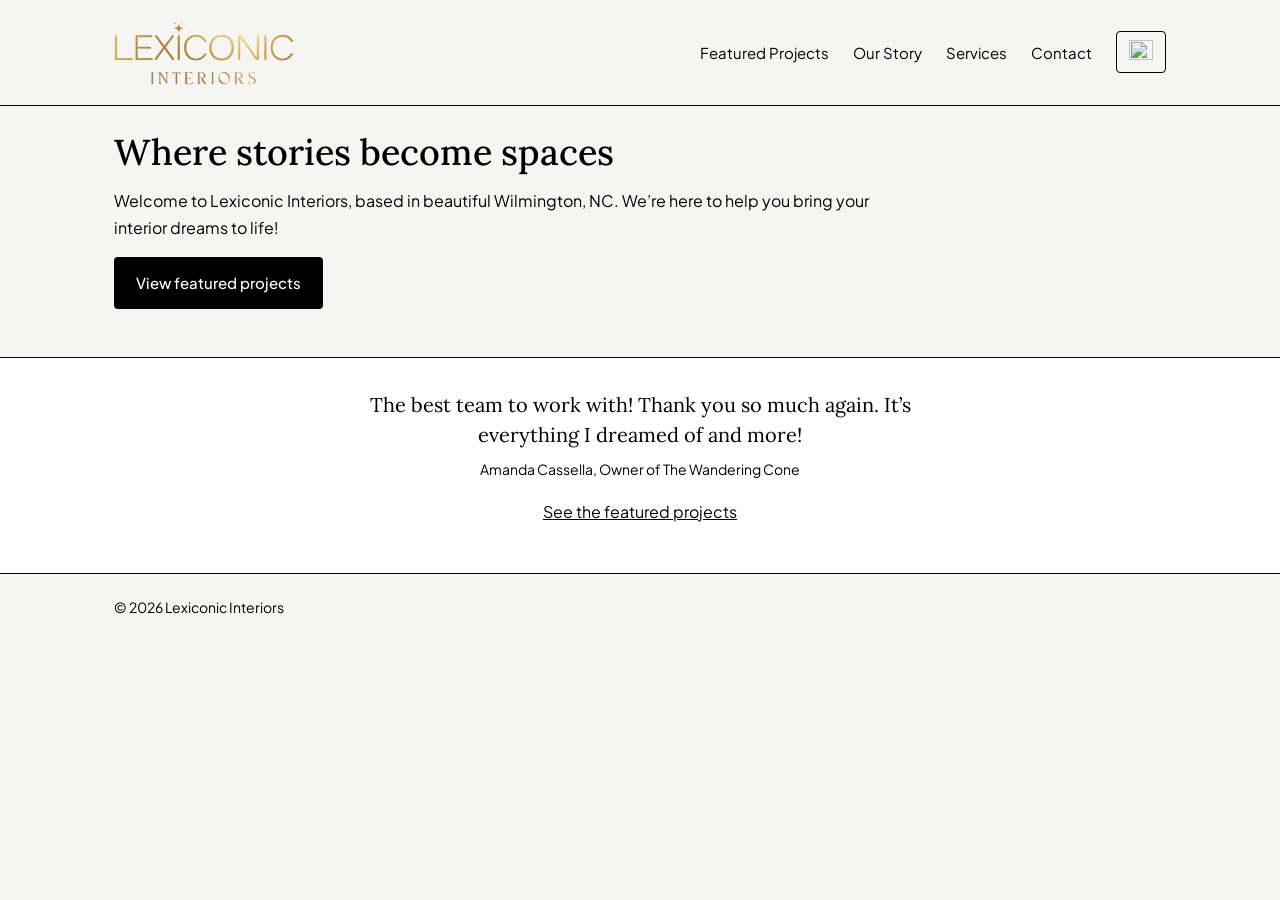
==== index.html @ 81548817 "describe what you changed" ====
<!DOCTYPE html>
<html lang="en">
<head>
  <meta charset="utf-8">
  <meta name="viewport" content="width=device-width, initial-scale=1">
  <title>Lexiconic Interiors | Where stories become spaces</title>
  <meta name="description" content="Lexiconic Interiors is a Wilmington, NC interior design studio here to help you bring your interior dreams to life.">
  <link rel="preconnect" href="https://fonts.googleapis.com">
  <link rel="preconnect" href="https://fonts.gstatic.com" crossorigin>
  <link href="https://fonts.googleapis.com/css2?family=Lora:wght@400;500;600&family=Plus+Jakarta+Sans:wght@400;500;600&display=swap" rel="stylesheet">
  <link rel="stylesheet" href="css/styles.css">
</head>
<body>
  <a class="skip-link" href="#main">Skip to main content</a>
  <header class="site-header">
    <div class="header-inner">
      <a class="logo" href="index.html"><img src="images/lexiconic-logo.png" alt="Lexiconic Interiors, home" width="180" height="65"></a>
      <nav aria-label="Main">
        <ul>
          <li><a href="featured-projects.html">Featured Projects</a></li>
          <li><a href="our-story.html">Our Story</a></li>
          <li><a href="services.html">Services</a></li>
          <li><a href="contact.html">Contact</a></li>
          <li class="insta"><a href="https://www.instagram.com/lexiconicinteriors/" target="_blank" rel="noopener"><img src="images/instagram-gold.png" alt="" width="24" height="24"><span class="visually-hidden">Instagram (opens in a new tab)</span></a></li>
        </ul>
      </nav>
    </div>
  </header>
  <main id="main" tabindex="-1">
    <!-- HIDDEN until your photos are ready. See the README to show it again. -->
    <!--
    <div class="placeholder hero" aria-hidden="true">[Replace with your large hero photo. See README.]</div>
    -->
    <section class="container">
      <h1>Where stories become spaces</h1>
      <p>Welcome to Lexiconic Interiors, based in beautiful Wilmington, NC. We’re here to help you bring your interior dreams to life!</p>
      <a class="button" href="featured-projects.html">View featured projects</a>
    </section>
    <!-- HIDDEN until your photos are ready. See the README to show it again. -->
    <!--
    <section class="container" aria-labelledby="featured-heading">
      <h2 id="featured-heading">Featured projects</h2>
      <ul class="grid-3">
        <li>
          <a class="card" href="featured-projects.html">
            <div class="placeholder" aria-hidden="true">[Project photo]</div>
            <h3>[Project name, place]</h3>
          </a>
        </li>
        <li>
          <a class="card" href="featured-projects.html">
            <div class="placeholder" aria-hidden="true">[Project photo]</div>
            <h3>[Project name, place]</h3>
          </a>
        </li>
        <li>
          <a class="card" href="featured-projects.html">
            <div class="placeholder" aria-hidden="true">[Project photo]</div>
            <h3>[Project name, place]</h3>
          </a>
        </li>
      </ul>
      <p class="more"><a href="featured-projects.html">See all featured projects</a></p>
    </section>
    -->
    <section class="testimonial" aria-labelledby="testimonial-heading">
      <h2 id="testimonial-heading" class="visually-hidden">What our clients say</h2>
      <figure>
        <blockquote><p>The best team to work with! Thank you so much again. It’s everything I dreamed of and more!</p></blockquote>
        <figcaption>Amanda Cassella, Owner of The Wandering Cone</figcaption>
      </figure>
      <p><a href="featured-projects.html">See the featured projects</a></p>
    </section>
  </main>
  <footer class="site-footer">
    <div class="footer-inner">
      <p>&copy; 2026 Lexiconic Interiors</p>
    </div>
  </footer>
</body>
</html>
---- css/styles.css ----
/* Lexiconic Interiors: site styles
   Colors: background #f5f5f3, text/primary black, white for bands and button text.
   Everything sized in rem so text can be enlarged to 200% without breaking. */

:root {
  --bg: #f5f5f3;
  --text: #000000;
  --white: #ffffff;
  --placeholder: #dcdcd8;
  --serif: "Lora", Georgia, "Times New Roman", serif;
  --sans: "Plus Jakarta Sans", Arial, Helvetica, sans-serif;
  --max: 68.75rem;
}

*, *::before, *::after { box-sizing: border-box; }

html { font-size: 100%; -webkit-text-size-adjust: 100%; }

body {
  margin: 0;
  background: var(--bg);
  color: var(--text);
  font-family: var(--sans);
  font-size: 1rem;
  line-height: 1.7;
}

img { display: block; max-width: 100%; height: auto; }
a { color: var(--text); }

/* Keyboard users: clearly visible focus on every link and button */
:focus-visible { outline: 3px solid var(--text); outline-offset: 3px; }
main:focus { outline: none; }

.visually-hidden {
  position: absolute !important;
  width: 1px; height: 1px;
  margin: -1px; padding: 0;
  overflow: hidden;
  clip: rect(0, 0, 0, 0);
  white-space: nowrap; border: 0;
}

.skip-link {
  position: absolute; left: -9999px; top: 0;
  background: var(--text); color: var(--white);
  padding: 0.75rem 1rem; z-index: 100;
}
.skip-link:focus { left: 0; outline: 3px solid var(--white); outline-offset: -6px; }

/* Headings */
h1, h2, h3 {
  font-family: var(--serif);
  font-weight: 500;
  line-height: 1.25;
  margin: 0 0 0.75rem;
}
h1 { font-size: clamp(1.75rem, 4vw, 2.25rem); }
h2 { font-size: 1.375rem; }
h3 { font-size: 1.125rem; }
p { max-width: 65ch; margin: 0 0 1rem; }

.container { max-width: var(--max); margin: 0 auto; padding: 1.5rem; }

/* Header and navigation */
.site-header { border-bottom: 1px solid var(--text); }
.header-inner {
  max-width: var(--max); margin: 0 auto; padding: 1rem 1.5rem;
  display: flex; justify-content: space-between; align-items: center;
  flex-wrap: wrap; gap: 0.5rem 2rem;
}
.logo { display: inline-block; padding: 0.25rem 0; }
.logo img { width: 11.25rem; height: auto; }
nav ul {
  list-style: none; margin: 0; padding: 0;
  display: flex; flex-wrap: wrap; align-items: center; gap: 0.25rem 1.5rem;
}
nav a {
  display: inline-block; padding: 0.6rem 0;
  font-size: 0.9375rem; text-decoration: none;
}
nav a:hover { text-decoration: underline; }
nav a[aria-current="page"] { border-bottom: 2px solid var(--text); font-weight: 500; }
nav .insta a {
  border: 1px solid var(--text); border-radius: 4px;
  padding: 0.5rem 0.75rem; font-size: 0.875rem;
}

/* Buttons */
.button {
  display: inline-block; min-height: 2.75rem;
  background: var(--text); color: var(--white);
  border: 2px solid var(--text); border-radius: 4px;
  padding: 0.7rem 1.25rem;
  font-size: 0.9375rem; font-weight: 500; text-decoration: none;
}
.button:hover { background: var(--white); color: var(--text); }

/* Photo placeholders: replace these with real images (see README) */
.placeholder {
  background: var(--placeholder); color: var(--text);
  display: flex; align-items: center; justify-content: center;
  text-align: center; padding: 0.5rem;
  font-size: 0.8125rem; border-radius: 4px;
  aspect-ratio: 4 / 3;
}
.hero { width: 100%; aspect-ratio: 21 / 9; min-height: 11rem; border-radius: 0; }

/* Project grids */
.grid-3 {
  list-style: none; margin: 1rem 0 0; padding: 0;
  display: grid; gap: 1.5rem;
  grid-template-columns: repeat(auto-fit, minmax(min(100%, 16rem), 1fr));
}
.card { display: block; text-decoration: none; }
.card h3 { margin: 0.5rem 0 0; text-decoration: underline; }
.grid-3 article h2 { font-size: 1.125rem; margin: 0.5rem 0 0.25rem; }
.grid-3 article p { margin: 0; }
.more { margin-top: 1.5rem; }

/* Testimonial */
.testimonial {
  background: var(--white); border-top: 1px solid var(--text);
  padding: 2rem 1.5rem; text-align: center; margin-top: 1.5rem;
}
.testimonial figure { margin: 0 0 1rem; }
.testimonial blockquote { margin: 0; }
.testimonial blockquote p {
  font-family: var(--serif); font-size: 1.25rem; line-height: 1.5;
  max-width: 36rem; margin: 0 auto 0.5rem;
}
.testimonial figcaption { font-size: 0.875rem; }
.testimonial p { margin-left: auto; margin-right: auto; }

/* Our Story: photo left, bio right */
.bio {
  display: grid; grid-template-columns: minmax(0, 18.75rem) 1fr;
  gap: 2rem; align-items: center; padding: 1.5rem 0;
}
.bio img {
  width: 100%; aspect-ratio: 1 / 1; object-fit: cover;
  object-position: 40% 25%; border-radius: 4px;
}

/* Services and Contact */
.service { border-top: 1px solid var(--text); padding: 1.25rem 0 0.25rem; }
.details { list-style: none; margin: 0 0 1rem; padding: 0; }
.details li { padding: 0.25rem 0; }

/* Footer */
.site-footer { background: var(#f5f5f3); border-top: 1px solid var(--text); font-size: 0.875rem; margin-top: 2rem; }
.footer-inner {
  max-width: var(--max); margin: 0 auto; padding: 1rem 1.5rem;
  display: flex; justify-content: space-between; flex-wrap: wrap; gap: 0.5rem 1.5rem;
}
.footer-inner ul { list-style: none; margin: 0; padding: 0; display: flex; flex-wrap: wrap; align-items: center; gap: 0.25rem 1.25rem; }
.footer-inner a { display: inline-block; padding: 0.4rem 0; }
.footer-inner p { margin: 0; padding: 0.4rem 0; }

/* Phones and enlarged text: everything becomes one column */
@media (max-width: 40rem) {
  .header-inner { flex-direction: column; align-items: flex-start; padding: 1rem; }
  .container { padding: 1.25rem 1rem; }
  .bio { grid-template-columns: 1fr; gap: 1rem; }
  .footer-inner { flex-direction: column; padding: 1rem; }
  .footer-inner ul { flex-direction: column; align-items: flex-start; }
}

/* Respect "reduce motion" settings (the site has no animation anyway) */
@media (prefers-reduced-motion: reduce) {
  * { animation: none !important; transition: none !important; scroll-behavior: auto !important; }
}

/* Added: pull quote, long bios, contact form */
.pullquote { margin: 1rem 0 1.5rem; max-width: 36rem; }
.pullquote blockquote { margin: 0; }
.pullquote blockquote p { font-family: var(--serif); font-size: 1.375rem; line-height: 1.5; margin: 0 0 0.25rem; }
.pullquote figcaption { font-size: 0.875rem; }
.bio { align-items: start; }
.bio h2 { margin-top: 0; }
.lead { font-family: var(--serif); font-size: 1.125rem; line-height: 1.5; }
.contact-grid { display: grid; grid-template-columns: minmax(0, 2fr) minmax(0, 1fr); gap: 2rem; margin-top: 1rem; }
label { display: block; font-weight: 500; margin-bottom: 0.5rem; }
textarea {
  display: block; width: 100%; min-height: 10rem;
  background: var(#f5f5f3); color: var(--text);
  border: 1px solid var(--text); border-radius: 4px;
  padding: 0.75rem; font: inherit; line-height: 1.6; resize: vertical;
}
.help { font-size: 0.875rem; margin-top: 0.5rem; }
button.button { font-family: var(--sans); cursor: pointer; }
@media (max-width: 40rem) { .contact-grid { grid-template-columns: 1fr; } }

/* No gap between the testimonial band and the footer */
main:has(.testimonial) + .site-footer { margin-top: 0; }
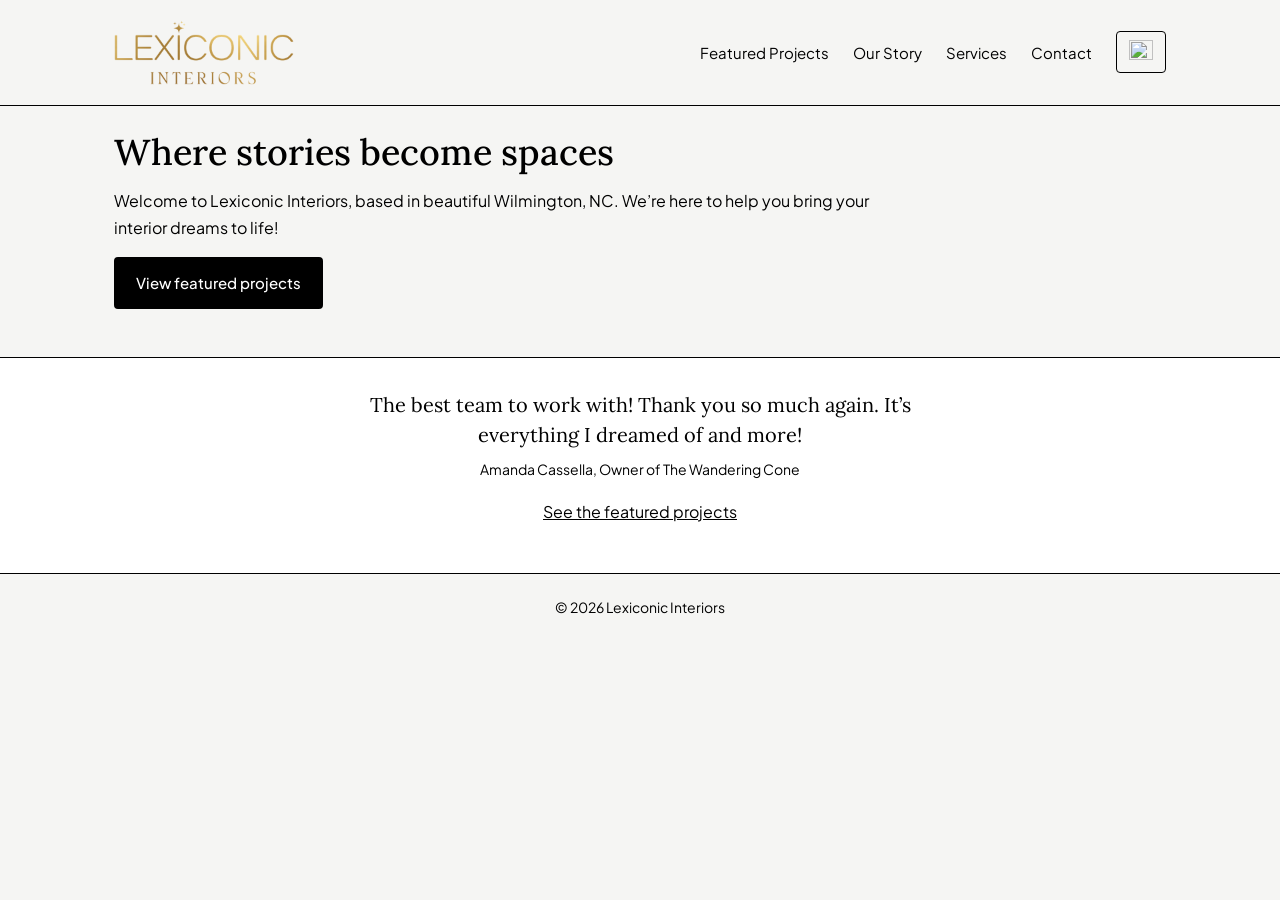
==== commit a37fd8f5: "Update index.html" ====
--- a/index.html
+++ b/index.html
@@ -73,7 +73,7 @@
     </section>
   </main>
   <footer class="site-footer">
-    <div class="footer-inner">
+    <div class="footer-inner" style="justify-content: center; text-align: center;">
       <p>&copy; 2026 Lexiconic Interiors</p>
     </div>
   </footer>
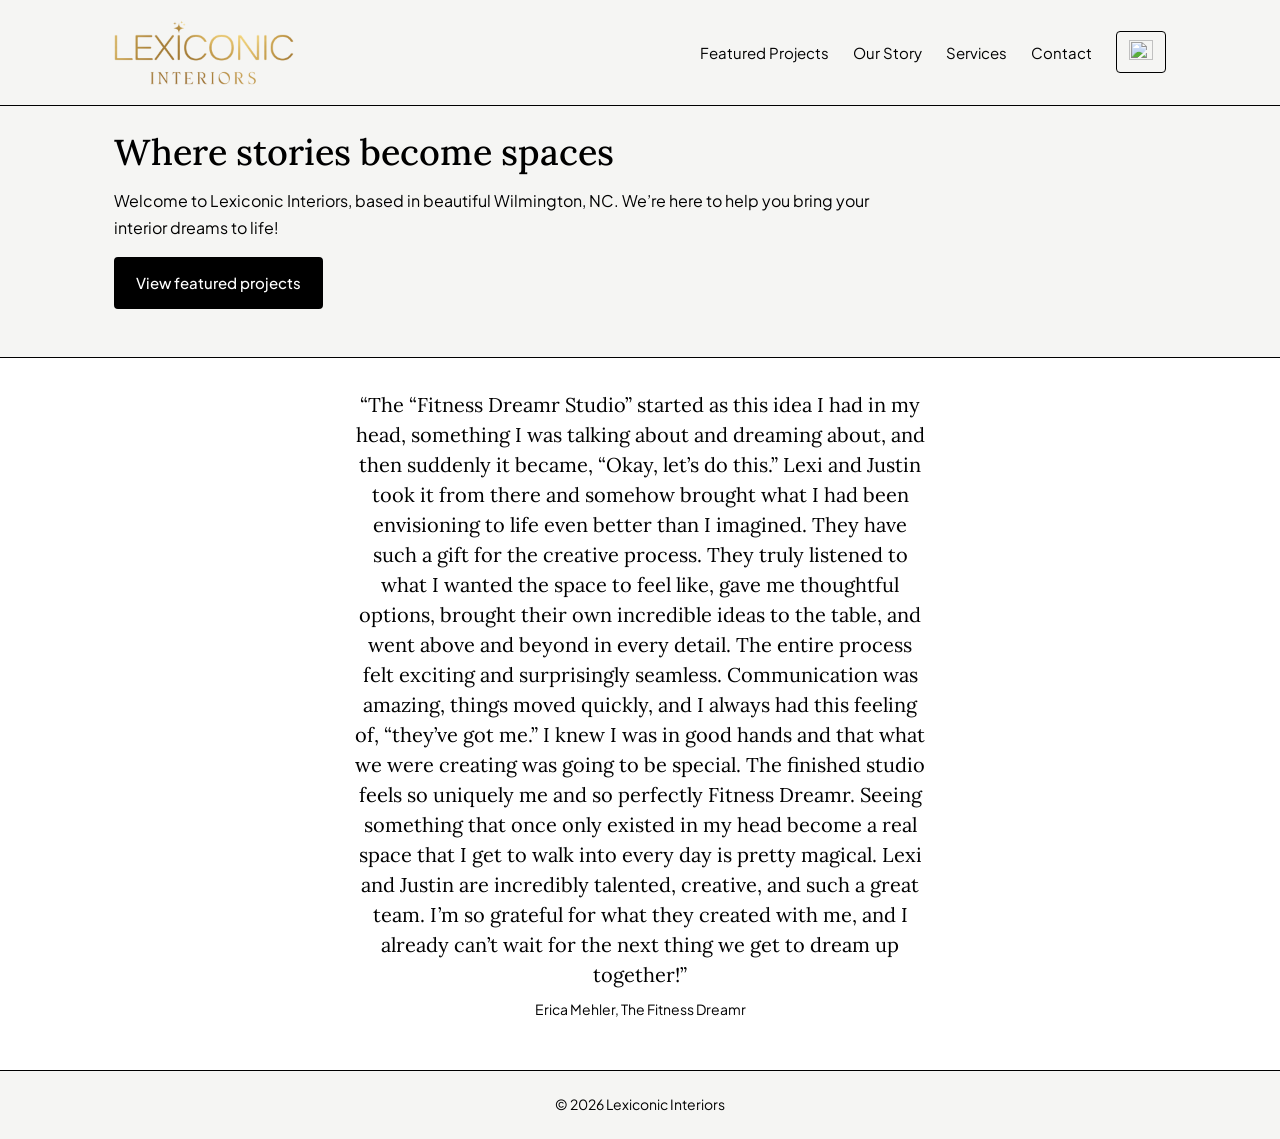
==== commit 35ba9bbd: "Update index.html" ====
--- a/index.html
+++ b/index.html
@@ -66,10 +66,10 @@
     <section class="testimonial" aria-labelledby="testimonial-heading">
       <h2 id="testimonial-heading" class="visually-hidden">What our clients say</h2>
       <figure>
-        <blockquote><p>The best team to work with! Thank you so much again. It’s everything I dreamed of and more!</p></blockquote>
-        <figcaption>Amanda Cassella, Owner of The Wandering Cone</figcaption>
+        <blockquote><p>“The “Fitness Dreamr Studio” started as this idea I had in my head, something I was talking about and dreaming about, and then suddenly it became, “Okay, let’s do this.” Lexi and Justin took it from there and somehow brought what I had been envisioning to life even better than I imagined. They have such a gift for the creative process. They truly listened to what I wanted the space to feel like, gave me thoughtful options, brought their own incredible ideas to the table, and went above and beyond in every detail. The entire process felt exciting and surprisingly seamless. Communication was amazing, things moved quickly, and I always had this feeling of, “they’ve got me.” I knew I was in good hands and that what we were creating was going to be special. The finished studio feels so uniquely me and so perfectly Fitness Dreamr. Seeing something that once only existed in my head become a real space that I get to walk into every day is pretty magical. Lexi and Justin are incredibly talented, creative, and such a great team. I’m so grateful for what they created with me, and I already can’t wait for the next thing we get to dream up together!”
+</p></blockquote>
+        <figcaption>Erica Mehler, The Fitness Dreamr</figcaption>
       </figure>
-      <p><a href="featured-projects.html">See the featured projects</a></p>
     </section>
   </main>
   <footer class="site-footer">
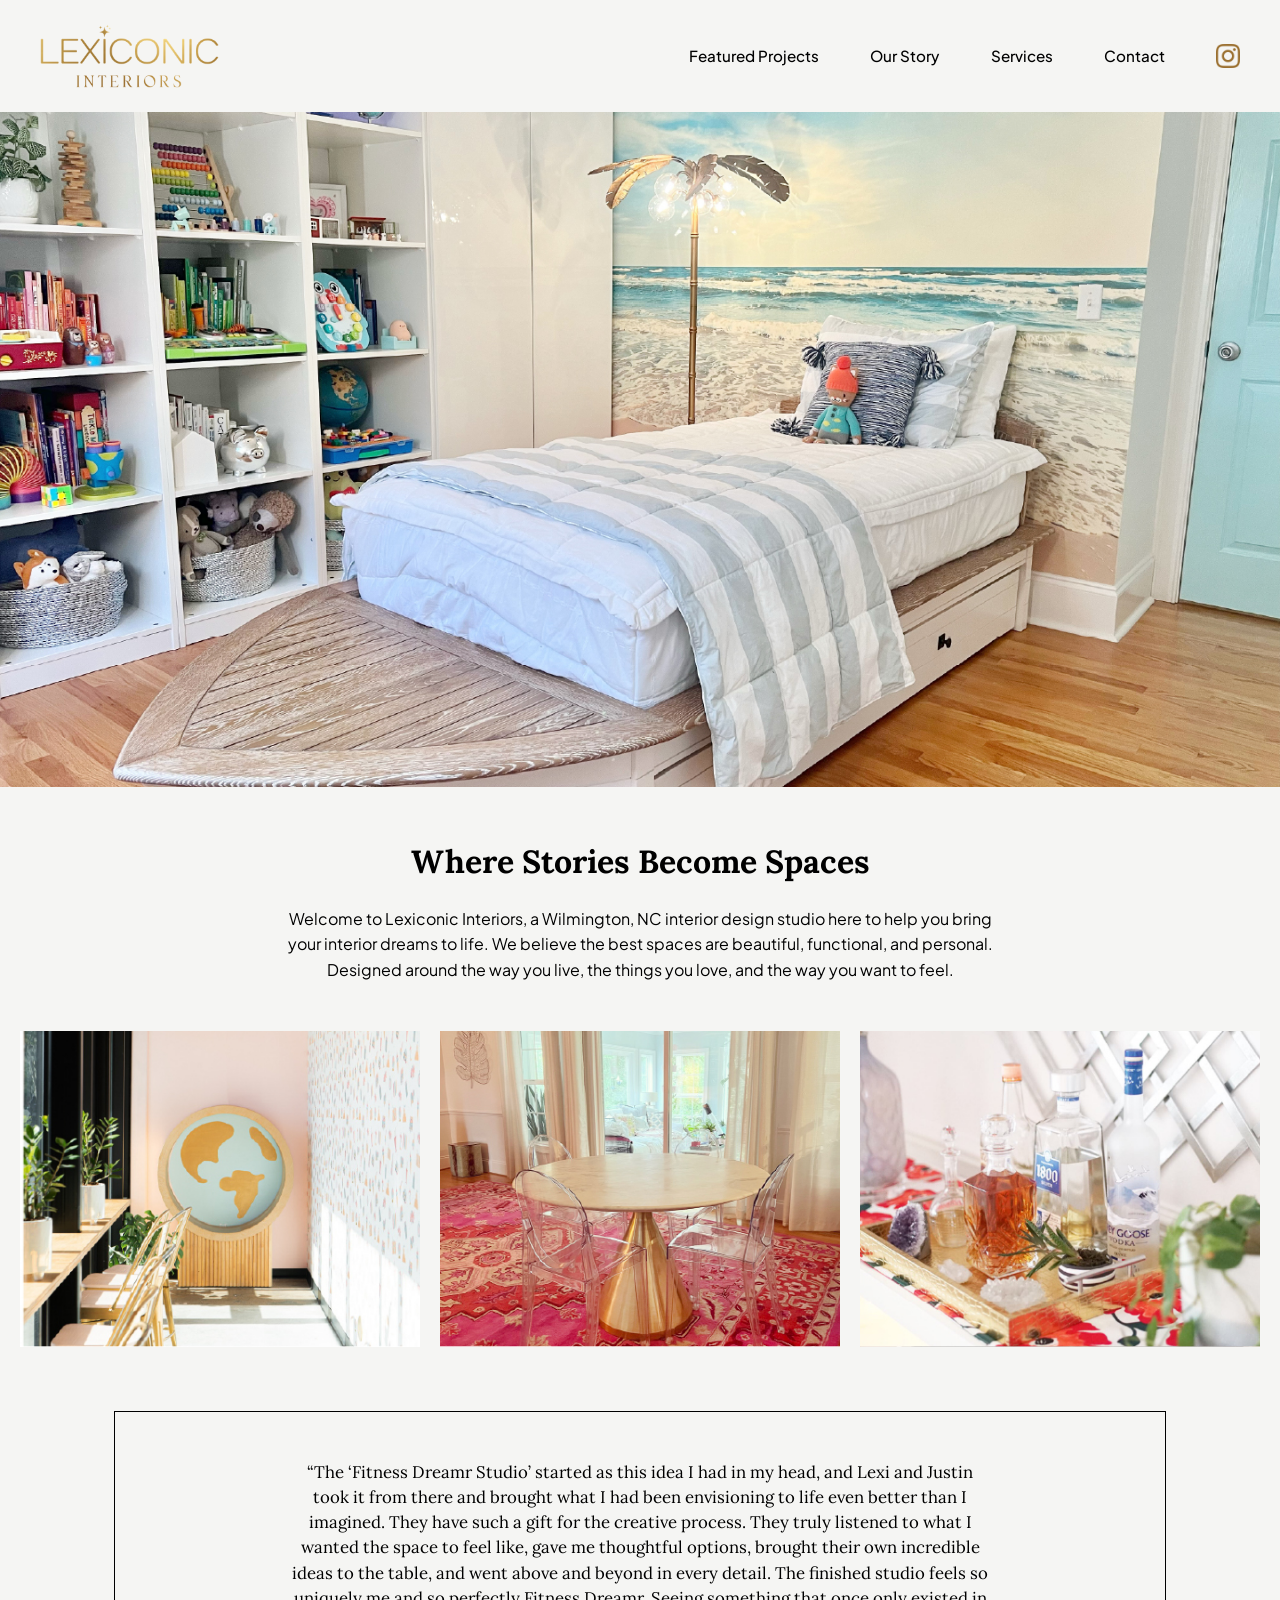
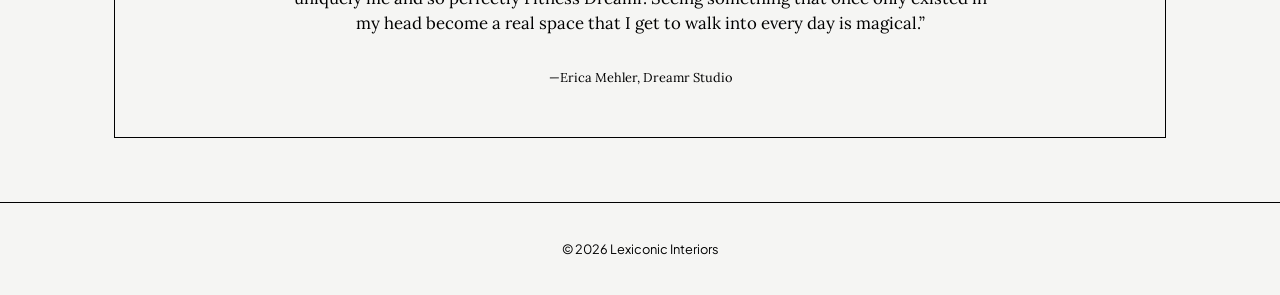
==== commit 0b62844c: "Photos in place" ====
--- a/index.html
+++ b/index.html
@@ -1,81 +1,64 @@
 <!DOCTYPE html>
 <html lang="en">
 <head>
-  <meta charset="utf-8">
-  <meta name="viewport" content="width=device-width, initial-scale=1">
-  <title>Lexiconic Interiors | Where stories become spaces</title>
-  <meta name="description" content="Lexiconic Interiors is a Wilmington, NC interior design studio here to help you bring your interior dreams to life.">
-  <link rel="preconnect" href="https://fonts.googleapis.com">
-  <link rel="preconnect" href="https://fonts.gstatic.com" crossorigin>
-  <link href="https://fonts.googleapis.com/css2?family=Lora:wght@400;500;600&family=Plus+Jakarta+Sans:wght@400;500;600&display=swap" rel="stylesheet">
-  <link rel="stylesheet" href="css/styles.css">
+<meta charset="utf-8">
+<meta name="viewport" content="width=device-width, initial-scale=1">
+<title>Lexiconic Interiors | Where Stories Become Spaces</title>
+<meta name="description" content="Lexiconic Interiors is a Wilmington, NC interior design studio here to help you bring your interior dreams to life.">
+<link rel="preconnect" href="https://fonts.googleapis.com">
+<link rel="preconnect" href="https://fonts.gstatic.com" crossorigin>
+<link href="https://fonts.googleapis.com/css2?family=Lora:wght@400;500;600;700&family=Plus+Jakarta+Sans:wght@400;500;600&display=swap" rel="stylesheet">
+<link rel="stylesheet" href="css/styles.css">
 </head>
 <body>
-  <a class="skip-link" href="#main">Skip to main content</a>
-  <header class="site-header">
-    <div class="header-inner">
-      <a class="logo" href="index.html"><img src="images/lexiconic-logo.png" alt="Lexiconic Interiors, home" width="180" height="65"></a>
-      <nav aria-label="Main">
-        <ul>
-          <li><a href="featured-projects.html">Featured Projects</a></li>
-          <li><a href="our-story.html">Our Story</a></li>
-          <li><a href="services.html">Services</a></li>
-          <li><a href="contact.html">Contact</a></li>
-          <li class="insta"><a href="https://www.instagram.com/lexiconicinteriors/" target="_blank" rel="noopener"><img src="images/instagram-gold.png" alt="" width="24" height="24"><span class="visually-hidden">Instagram (opens in a new tab)</span></a></li>
-        </ul>
-      </nav>
-    </div>
-  </header>
-  <main id="main" tabindex="-1">
-    <!-- HIDDEN until your photos are ready. See the README to show it again. -->
-    <!--
-    <div class="placeholder hero" aria-hidden="true">[Replace with your large hero photo. See README.]</div>
-    -->
-    <section class="container">
-      <h1>Where stories become spaces</h1>
-      <p>Welcome to Lexiconic Interiors, based in beautiful Wilmington, NC. We’re here to help you bring your interior dreams to life!</p>
-      <a class="button" href="featured-projects.html">View featured projects</a>
-    </section>
-    <!-- HIDDEN until your photos are ready. See the README to show it again. -->
-    <!--
-    <section class="container" aria-labelledby="featured-heading">
-      <h2 id="featured-heading">Featured projects</h2>
-      <ul class="grid-3">
-        <li>
-          <a class="card" href="featured-projects.html">
-            <div class="placeholder" aria-hidden="true">[Project photo]</div>
-            <h3>[Project name, place]</h3>
-          </a>
-        </li>
-        <li>
-          <a class="card" href="featured-projects.html">
-            <div class="placeholder" aria-hidden="true">[Project photo]</div>
-            <h3>[Project name, place]</h3>
-          </a>
-        </li>
-        <li>
-          <a class="card" href="featured-projects.html">
-            <div class="placeholder" aria-hidden="true">[Project photo]</div>
-            <h3>[Project name, place]</h3>
-          </a>
-        </li>
+
+<a class="skip-link" href="#main">Skip to main content</a>
+
+<header class="site-header">
+  <div class="header-inner">
+    <a class="logo" href="index.html"><img src="images/lexiconic-logo.png" alt="Lexiconic Interiors, home" width="180" height="65"></a>
+    <nav aria-label="Main">
+      <ul>
+        <li><a href="featured-projects.html">Featured Projects</a></li>
+        <li><a href="our-story.html">Our Story</a></li>
+        <li><a href="services.html">Services</a></li>
+        <li><a href="contact.html">Contact</a></li>
+        <li class="insta"><a href="https://www.instagram.com/lexiconicinteriors/" target="_blank" rel="noopener"><img src="instagram-gold.png" alt="" width="24" height="24"><span class="visually-hidden">Instagram (opens in a new tab)</span></a></li>
       </ul>
-      <p class="more"><a href="featured-projects.html">See all featured projects</a></p>
-    </section>
-    -->
-    <section class="testimonial" aria-labelledby="testimonial-heading">
-      <h2 id="testimonial-heading" class="visually-hidden">What our clients say</h2>
-      <figure>
-        <blockquote><p>“The “Fitness Dreamr Studio” started as this idea I had in my head, something I was talking about and dreaming about, and then suddenly it became, “Okay, let’s do this.” Lexi and Justin took it from there and somehow brought what I had been envisioning to life even better than I imagined. They have such a gift for the creative process. They truly listened to what I wanted the space to feel like, gave me thoughtful options, brought their own incredible ideas to the table, and went above and beyond in every detail. The entire process felt exciting and surprisingly seamless. Communication was amazing, things moved quickly, and I always had this feeling of, “they’ve got me.” I knew I was in good hands and that what we were creating was going to be special. The finished studio feels so uniquely me and so perfectly Fitness Dreamr. Seeing something that once only existed in my head become a real space that I get to walk into every day is pretty magical. Lexi and Justin are incredibly talented, creative, and such a great team. I’m so grateful for what they created with me, and I already can’t wait for the next thing we get to dream up together!”
-</p></blockquote>
-        <figcaption>Erica Mehler, The Fitness Dreamr</figcaption>
-      </figure>
-    </section>
-  </main>
-  <footer class="site-footer">
-    <div class="footer-inner" style="justify-content: center; text-align: center;">
-      <p>&copy; 2026 Lexiconic Interiors</p>
-    </div>
-  </footer>
+    </nav>
+  </div>
+</header>
+
+<main id="main" tabindex="-1">
+
+  <img class="hero" src="images/home-hero.jpg" width="1628" height="1102" alt="A big-kid bedroom with a boat-shaped bed, a beach mural, a palm tree floor lamp, and a wall of toy shelves">
+
+  <section class="intro">
+    <h1>Where Stories Become Spaces</h1>
+    <p>Welcome to Lexiconic Interiors, a Wilmington, NC interior design studio here to help you bring your interior dreams to life. We believe the best spaces are beautiful, functional, and personal. Designed around the way you live, the things you love, and the way you want to feel.</p>
+  </section>
+
+  <ul class="tiles">
+    <li><img src="images/home-1.jpg" width="488" height="386" loading="lazy" alt="Ice cream shop seating area with a painted globe sign and pastel wallpaper"></li>
+    <li><img src="images/home-2.jpg" width="488" height="386" loading="lazy" alt="Round table with a gold base and clear acrylic chairs on a bright pink rug"></li>
+    <li><img src="images/home-3.jpg" width="488" height="386" loading="lazy" alt="Styled bar tray with liquor bottles, crystals, and a sprig of greenery"></li>
+  </ul>
+
+  <section class="testimonial" aria-labelledby="testimonial-heading">
+    <h2 id="testimonial-heading" class="visually-hidden">What our clients say</h2>
+    <figure>
+      <blockquote>
+        <p>“The ‘Fitness Dreamr Studio’ started as this idea I had in my head, and Lexi and Justin took it from there and brought what I had been envisioning to life even better than I imagined. They have such a gift for the creative process. They truly listened to what I wanted the space to feel like, gave me thoughtful options, brought their own incredible ideas to the table, and went above and beyond in every detail. The finished studio feels so uniquely me and so perfectly Fitness Dreamr. Seeing something that once only existed in my head become a real space that I get to walk into every day is magical.”</p>
+      </blockquote>
+      <figcaption>—Erica Mehler, Dreamr Studio</figcaption>
+    </figure>
+  </section>
+
+</main>
+
+<footer class="site-footer">
+  <p>&copy; 2026 Lexiconic Interiors</p>
+</footer>
+
 </body>
 </html>
--- a/css/styles.css
+++ b/css/styles.css
@@ -1,195 +1,566 @@
-/* Lexiconic Interiors: site styles
-   Colors: background #f5f5f3, text/primary black, white for bands and button text.
-   Everything sized in rem so text can be enlarged to 200% without breaking. */
+/* ==========================================================
+   Lexiconic Interiors - site styles
+   Edit colors and fonts here (the :root block) and every page updates.
+   ========================================================== */
 
 :root {
   --bg: #f5f5f3;
-  --text: #000000;
-  --white: #ffffff;
-  --placeholder: #dcdcd8;
+  --ink: #000;
+  --muted: #6b6b6b;
+  --line: #000;
   --serif: "Lora", Georgia, "Times New Roman", serif;
-  --sans: "Plus Jakarta Sans", Arial, Helvetica, sans-serif;
-  --max: 68.75rem;
-}
-
-*, *::before, *::after { box-sizing: border-box; }
-
-html { font-size: 100%; -webkit-text-size-adjust: 100%; }
+  --sans: "Plus Jakarta Sans", system-ui, -apple-system, "Segoe UI", sans-serif;
+  --page-max: 1280px;
+  --gutter: clamp(1.25rem, 3.5vw, 2.5rem);
+}
+
+*,
+*::before,
+*::after {
+  box-sizing: border-box;
+}
+
+html {
+  -webkit-text-size-adjust: 100%;
+}
 
 body {
   margin: 0;
+  min-height: 100vh;
+  display: flex;
+  flex-direction: column;
   background: var(--bg);
-  color: var(--text);
+  color: var(--ink);
   font-family: var(--sans);
   font-size: 1rem;
-  line-height: 1.7;
-}
-
-img { display: block; max-width: 100%; height: auto; }
-a { color: var(--text); }
-
-/* Keyboard users: clearly visible focus on every link and button */
-:focus-visible { outline: 3px solid var(--text); outline-offset: 3px; }
-main:focus { outline: none; }
+  line-height: 1.6;
+}
+
+main {
+  flex: 1;
+}
+
+img {
+  max-width: 100%;
+  height: auto;
+}
+
+h1,
+h2,
+h3 {
+  font-family: var(--serif);
+  font-weight: 700;
+  line-height: 1.2;
+  margin: 0;
+}
+
+p {
+  margin: 0 0 1em;
+}
+
+a {
+  color: inherit;
+}
+
+:focus-visible {
+  outline: 2px solid var(--ink);
+  outline-offset: 3px;
+}
 
 .visually-hidden {
   position: absolute !important;
-  width: 1px; height: 1px;
-  margin: -1px; padding: 0;
+  width: 1px;
+  height: 1px;
+  margin: -1px;
+  padding: 0;
   overflow: hidden;
-  clip: rect(0, 0, 0, 0);
-  white-space: nowrap; border: 0;
+  clip: rect(0 0 0 0);
+  white-space: nowrap;
+  border: 0;
 }
 
 .skip-link {
-  position: absolute; left: -9999px; top: 0;
-  background: var(--text); color: var(--white);
-  padding: 0.75rem 1rem; z-index: 100;
-}
-.skip-link:focus { left: 0; outline: 3px solid var(--white); outline-offset: -6px; }
-
-/* Headings */
-h1, h2, h3 {
+  position: absolute;
+  left: 1rem;
+  top: -4rem;
+  z-index: 20;
+  padding: 0.6rem 1rem;
+  background: var(--ink);
+  color: var(--bg);
+}
+
+.skip-link:focus {
+  top: 1rem;
+}
+
+/* ---------- Header ---------- */
+
+.site-header {
+  background: var(--bg);
+}
+
+.site-header.is-ruled {
+  border-bottom: 1px solid var(--line);
+}
+
+.header-inner {
+  max-width: var(--page-max);
+  margin: 0 auto;
+  padding: 1.5rem var(--gutter);
+  display: flex;
+  align-items: center;
+  justify-content: space-between;
+  flex-wrap: wrap;
+  gap: 1rem 2rem;
+}
+
+.logo img {
+  display: block;
+  width: clamp(120px, 14vw, 180px);
+  height: auto;
+}
+
+.site-header nav ul {
+  display: flex;
+  align-items: center;
+  flex-wrap: wrap;
+  gap: 0.75rem clamp(1.25rem, 4vw, 3.5rem);
+  margin: 0;
+  padding: 0;
+  list-style: none;
+}
+
+.site-header nav a {
+  display: inline-block;
+  padding: 0.25rem 0;
+  font-size: 0.95rem;
+  font-weight: 500;
+  text-decoration: none;
+  border-bottom: 1px solid transparent;
+}
+
+.site-header nav a:hover {
+  border-bottom-color: var(--ink);
+}
+
+.site-header .insta a {
+  display: block;
+  padding: 0;
+  border-bottom: 0;
+}
+
+.site-header .insta img {
+  display: block;
+  width: 24px;
+  height: 24px;
+}
+
+/* ---------- Footer ---------- */
+
+.site-footer {
+  border-top: 1px solid var(--line);
+  padding: 2.25rem 1.5rem;
+  text-align: center;
+  font-size: 0.8rem;
+}
+
+.site-footer p {
+  margin: 0;
+}
+
+/* ---------- Home ---------- */
+
+.hero {
+  display: block;
+  width: 100%;
+  aspect-ratio: 814 / 551;
+  max-height: min(75vh, 720px);
+  object-fit: cover;
+}
+
+.intro {
+  max-width: 780px;
+  margin: 0 auto;
+  padding: 3.5rem 1.5rem 3rem;
+  text-align: center;
+}
+
+.intro h1 {
+  font-size: clamp(1.6rem, 3vw, 2rem);
+  margin-bottom: 1.5rem;
+}
+
+.intro p {
+  margin: 0;
+}
+
+.tiles {
+  display: grid;
+  grid-template-columns: repeat(3, 1fr);
+  gap: 1.25rem;
+  max-width: var(--page-max);
+  margin: 0 auto;
+  padding: 0 1.25rem;
+  list-style: none;
+}
+
+.tiles img {
+  display: block;
+  width: 100%;
+  aspect-ratio: 244 / 193;
+  object-fit: cover;
+}
+
+.testimonial {
+  max-width: 1100px;
+  margin: 4rem auto;
+  padding: 0 1.5rem;
+}
+
+.testimonial figure {
+  margin: 0;
+  padding: clamp(1.75rem, 5vw, 3rem) clamp(1.25rem, 9vw, 6.5rem);
+  border: 1px solid var(--line);
+  text-align: center;
+}
+
+.testimonial blockquote {
+  max-width: 42em;
+  margin: 0 auto;
   font-family: var(--serif);
+  font-size: 1.05rem;
+  line-height: 1.5;
+}
+
+.testimonial blockquote p {
+  margin: 0;
+}
+
+.testimonial figcaption {
+  margin-top: 2rem;
+  font-family: var(--serif);
+  font-size: 0.8rem;
+}
+
+/* ---------- Our Story ---------- */
+
+.quote-band {
+  border-bottom: 1px solid var(--line);
+  padding: 2rem 1.5rem;
+  text-align: center;
+}
+
+.quote-band figure {
+  margin: 0;
+}
+
+.quote-band blockquote {
+  margin: 0;
+  font-family: var(--serif);
+  font-size: clamp(1.35rem, 2.6vw, 1.7rem);
+  line-height: 1.3;
+}
+
+.quote-band blockquote p {
+  margin: 0;
+}
+
+.quote-band figcaption {
+  margin-top: 0.35rem;
+  font-family: var(--serif);
+  font-size: 0.95rem;
+  color: var(--muted);
+}
+
+.story {
+  max-width: var(--page-max);
+  margin: 0 auto;
+  padding: 2rem var(--gutter) 3.5rem;
+}
+
+.story h1 {
+  font-size: clamp(2rem, 4.5vw, 2.75rem);
+  margin-bottom: 3rem;
+}
+
+.person {
+  display: grid;
+  grid-template-columns: minmax(0, 350px) minmax(0, 1fr);
+  gap: 2rem;
+  align-items: start;
+  margin-bottom: 4.5rem;
+}
+
+.person:last-child {
+  margin-bottom: 0;
+}
+
+.person img {
+  display: block;
+  width: 100%;
+  aspect-ratio: 1 / 1;
+  object-fit: cover;
+}
+
+.person h2 {
+  font-size: clamp(1.6rem, 3vw, 2rem);
+  margin-bottom: 1rem;
+}
+
+.person p {
+  max-width: 62ch;
+}
+
+/* ---------- Featured Projects ---------- */
+
+.project {
+  border-top: 1px solid var(--line);
+  padding: 1.5rem 0 1.75rem;
+}
+
+.project-inner {
+  max-width: var(--page-max);
+  margin: 0 auto;
+  padding: 0 var(--gutter);
+}
+
+.project h2 {
+  font-size: clamp(1.4rem, 2.6vw, 1.7rem);
+  margin-bottom: 1rem;
+}
+
+.project h2 .version {
+  font-size: 0.8em;
   font-weight: 500;
-  line-height: 1.25;
-  margin: 0 0 0.75rem;
-}
-h1 { font-size: clamp(1.75rem, 4vw, 2.25rem); }
-h2 { font-size: 1.375rem; }
-h3 { font-size: 1.125rem; }
-p { max-width: 65ch; margin: 0 0 1rem; }
-
-.container { max-width: var(--max); margin: 0 auto; padding: 1.5rem; }
-
-/* Header and navigation */
-.site-header { border-bottom: 1px solid var(--text); }
-.header-inner {
-  max-width: var(--max); margin: 0 auto; padding: 1rem 1.5rem;
-  display: flex; justify-content: space-between; align-items: center;
-  flex-wrap: wrap; gap: 0.5rem 2rem;
-}
-.logo { display: inline-block; padding: 0.25rem 0; }
-.logo img { width: 11.25rem; height: auto; }
-nav ul {
-  list-style: none; margin: 0; padding: 0;
-  display: flex; flex-wrap: wrap; align-items: center; gap: 0.25rem 1.5rem;
-}
-nav a {
-  display: inline-block; padding: 0.6rem 0;
-  font-size: 0.9375rem; text-decoration: none;
-}
-nav a:hover { text-decoration: underline; }
-nav a[aria-current="page"] { border-bottom: 2px solid var(--text); font-weight: 500; }
-nav .insta a {
-  border: 1px solid var(--text); border-radius: 4px;
-  padding: 0.5rem 0.75rem; font-size: 0.875rem;
-}
-
-/* Buttons */
+  color: var(--muted);
+}
+
+.project p {
+  max-width: 120ch;
+  margin: 1rem 0 0;
+  font-size: 0.95rem;
+}
+
+.project .coming-soon {
+  margin: 0 0 0.25rem;
+  font-family: var(--serif);
+  font-size: 1rem;
+  font-weight: 700;
+  color: var(--muted);
+}
+
+.carousel {
+  position: relative;
+  display: flex;
+  align-items: center;
+  gap: 0.5rem;
+}
+
+.carousel-track {
+  flex: 1;
+  min-width: 0;
+  display: flex;
+  gap: 0.75rem;
+  margin: 0;
+  padding: 0;
+  list-style: none;
+  overflow-x: auto;
+  scroll-snap-type: x mandatory;
+  scrollbar-width: none;
+}
+
+.carousel-track::-webkit-scrollbar {
+  display: none;
+}
+
+.carousel-track li {
+  flex: 0 0 calc((100% - 1.5rem) / 3);
+  scroll-snap-align: start;
+}
+
+.carousel-track img {
+  display: block;
+  width: 100%;
+  aspect-ratio: 16 / 15;
+  object-fit: cover;
+}
+
+.carousel-btn {
+  flex: 0 0 2.25rem;
+  width: 2.25rem;
+  height: 2.25rem;
+  display: grid;
+  place-items: center;
+  padding: 0;
+  border: 0;
+  background: transparent;
+  color: var(--ink);
+  cursor: pointer;
+  visibility: hidden;
+}
+
+.carousel-btn.is-visible {
+  visibility: visible;
+}
+
+.carousel-btn.prev {
+  position: absolute;
+  left: 0.25rem;
+  top: 50%;
+  transform: translateY(-50%);
+  border-radius: 50%;
+  background: var(--bg);
+  box-shadow: 0 0 0 1px var(--line);
+}
+
+/* ---------- Two-column pages (Contact, Services) ---------- */
+
+.split {
+  display: grid;
+  gap: clamp(1.5rem, 3vw, 2.5rem);
+  max-width: var(--page-max);
+  margin: 0 auto;
+  padding: 1.5rem 1.25rem 2.5rem;
+}
+
+.split.contact {
+  grid-template-columns: minmax(0, 4fr) minmax(0, 6.5fr);
+}
+
+.split.services {
+  grid-template-columns: minmax(0, 5fr) minmax(0, 7fr);
+}
+
+.split figure {
+  margin: 0;
+}
+
+.split.contact figure {
+  min-height: 420px;
+}
+
+.split.contact figure img {
+  display: block;
+  width: 100%;
+  height: 100%;
+  object-fit: cover;
+}
+
+.split.services figure img {
+  display: block;
+  width: 100%;
+}
+
+.split h1 {
+  font-size: clamp(1.6rem, 3vw, 2rem);
+  margin-bottom: 0.75rem;
+}
+
+.split .lede {
+  margin-bottom: 2.25rem;
+}
+
+/* ---------- Contact form ---------- */
+
+.field {
+  margin-bottom: 1.25rem;
+}
+
+.field label {
+  display: block;
+  margin-bottom: 0.4rem;
+  color: var(--muted);
+}
+
+.field input,
+.field textarea {
+  display: block;
+  width: 100%;
+  padding: 0.7rem 0.8rem;
+  border: 1px solid var(--line);
+  border-radius: 0;
+  background: transparent;
+  color: var(--ink);
+  font: inherit;
+}
+
+.field input {
+  height: 2.9rem;
+}
+
+.field textarea {
+  min-height: 18rem;
+  resize: vertical;
+}
+
 .button {
-  display: inline-block; min-height: 2.75rem;
-  background: var(--text); color: var(--white);
-  border: 2px solid var(--text); border-radius: 4px;
-  padding: 0.7rem 1.25rem;
-  font-size: 0.9375rem; font-weight: 500; text-decoration: none;
-}
-.button:hover { background: var(--white); color: var(--text); }
-
-/* Photo placeholders: replace these with real images (see README) */
-.placeholder {
-  background: var(--placeholder); color: var(--text);
-  display: flex; align-items: center; justify-content: center;
-  text-align: center; padding: 0.5rem;
-  font-size: 0.8125rem; border-radius: 4px;
-  aspect-ratio: 4 / 3;
-}
-.hero { width: 100%; aspect-ratio: 21 / 9; min-height: 11rem; border-radius: 0; }
-
-/* Project grids */
-.grid-3 {
-  list-style: none; margin: 1rem 0 0; padding: 0;
-  display: grid; gap: 1.5rem;
-  grid-template-columns: repeat(auto-fit, minmax(min(100%, 16rem), 1fr));
-}
-.card { display: block; text-decoration: none; }
-.card h3 { margin: 0.5rem 0 0; text-decoration: underline; }
-.grid-3 article h2 { font-size: 1.125rem; margin: 0.5rem 0 0.25rem; }
-.grid-3 article p { margin: 0; }
-.more { margin-top: 1.5rem; }
-
-/* Testimonial */
-.testimonial {
-  background: var(--white); border-top: 1px solid var(--text);
-  padding: 2rem 1.5rem; text-align: center; margin-top: 1.5rem;
-}
-.testimonial figure { margin: 0 0 1rem; }
-.testimonial blockquote { margin: 0; }
-.testimonial blockquote p {
-  font-family: var(--serif); font-size: 1.25rem; line-height: 1.5;
-  max-width: 36rem; margin: 0 auto 0.5rem;
-}
-.testimonial figcaption { font-size: 0.875rem; }
-.testimonial p { margin-left: auto; margin-right: auto; }
-
-/* Our Story: photo left, bio right */
-.bio {
-  display: grid; grid-template-columns: minmax(0, 18.75rem) 1fr;
-  gap: 2rem; align-items: center; padding: 1.5rem 0;
-}
-.bio img {
-  width: 100%; aspect-ratio: 1 / 1; object-fit: cover;
-  object-position: 40% 25%; border-radius: 4px;
-}
-
-/* Services and Contact */
-.service { border-top: 1px solid var(--text); padding: 1.25rem 0 0.25rem; }
-.details { list-style: none; margin: 0 0 1rem; padding: 0; }
-.details li { padding: 0.25rem 0; }
-
-/* Footer */
-.site-footer { background: var(#f5f5f3); border-top: 1px solid var(--text); font-size: 0.875rem; margin-top: 2rem; }
-.footer-inner {
-  max-width: var(--max); margin: 0 auto; padding: 1rem 1.5rem;
-  display: flex; justify-content: space-between; flex-wrap: wrap; gap: 0.5rem 1.5rem;
-}
-.footer-inner ul { list-style: none; margin: 0; padding: 0; display: flex; flex-wrap: wrap; align-items: center; gap: 0.25rem 1.25rem; }
-.footer-inner a { display: inline-block; padding: 0.4rem 0; }
-.footer-inner p { margin: 0; padding: 0.4rem 0; }
-
-/* Phones and enlarged text: everything becomes one column */
-@media (max-width: 40rem) {
-  .header-inner { flex-direction: column; align-items: flex-start; padding: 1rem; }
-  .container { padding: 1.25rem 1rem; }
-  .bio { grid-template-columns: 1fr; gap: 1rem; }
-  .footer-inner { flex-direction: column; padding: 1rem; }
-  .footer-inner ul { flex-direction: column; align-items: flex-start; }
-}
-
-/* Respect "reduce motion" settings (the site has no animation anyway) */
+  min-width: 9rem;
+  height: 2.9rem;
+  padding: 0 1.5rem;
+  border: 1px solid var(--line);
+  border-radius: 0;
+  background: transparent;
+  color: var(--ink);
+  font: inherit;
+  font-size: 0.75rem;
+  letter-spacing: 0.18em;
+  text-transform: uppercase;
+  cursor: pointer;
+}
+
+.button:hover {
+  background: var(--ink);
+  color: var(--bg);
+}
+
+.form-status {
+  margin: 1rem 0 0;
+  font-size: 0.9rem;
+}
+
+/* ---------- Small screens ---------- */
+
+@media (max-width: 760px) {
+  .header-inner {
+    flex-direction: column;
+    align-items: flex-start;
+  }
+
+  .tiles {
+    grid-template-columns: 1fr;
+  }
+
+  .person {
+    grid-template-columns: 1fr;
+    gap: 1.25rem;
+    margin-bottom: 3rem;
+  }
+
+  .person img {
+    max-width: 420px;
+  }
+
+  .carousel-track li {
+    flex-basis: 70%;
+  }
+
+  .split.contact,
+  .split.services {
+    grid-template-columns: 1fr;
+  }
+
+  .split.contact figure {
+    min-height: 0;
+    aspect-ratio: 4 / 3;
+  }
+
+  .split.services figure {
+    max-width: 480px;
+  }
+}
+
 @media (prefers-reduced-motion: reduce) {
-  * { animation: none !important; transition: none !important; scroll-behavior: auto !important; }
-}
-
-/* Added: pull quote, long bios, contact form */
-.pullquote { margin: 1rem 0 1.5rem; max-width: 36rem; }
-.pullquote blockquote { margin: 0; }
-.pullquote blockquote p { font-family: var(--serif); font-size: 1.375rem; line-height: 1.5; margin: 0 0 0.25rem; }
-.pullquote figcaption { font-size: 0.875rem; }
-.bio { align-items: start; }
-.bio h2 { margin-top: 0; }
-.lead { font-family: var(--serif); font-size: 1.125rem; line-height: 1.5; }
-.contact-grid { display: grid; grid-template-columns: minmax(0, 2fr) minmax(0, 1fr); gap: 2rem; margin-top: 1rem; }
-label { display: block; font-weight: 500; margin-bottom: 0.5rem; }
-textarea {
-  display: block; width: 100%; min-height: 10rem;
-  background: var(#f5f5f3); color: var(--text);
-  border: 1px solid var(--text); border-radius: 4px;
-  padding: 0.75rem; font: inherit; line-height: 1.6; resize: vertical;
-}
-.help { font-size: 0.875rem; margin-top: 0.5rem; }
-button.button { font-family: var(--sans); cursor: pointer; }
-@media (max-width: 40rem) { .contact-grid { grid-template-columns: 1fr; } }
-
-/* No gap between the testimonial band and the footer */
-main:has(.testimonial) + .site-footer { margin-top: 0; }
+  .carousel-track {
+    scroll-behavior: auto;
+  }
+}
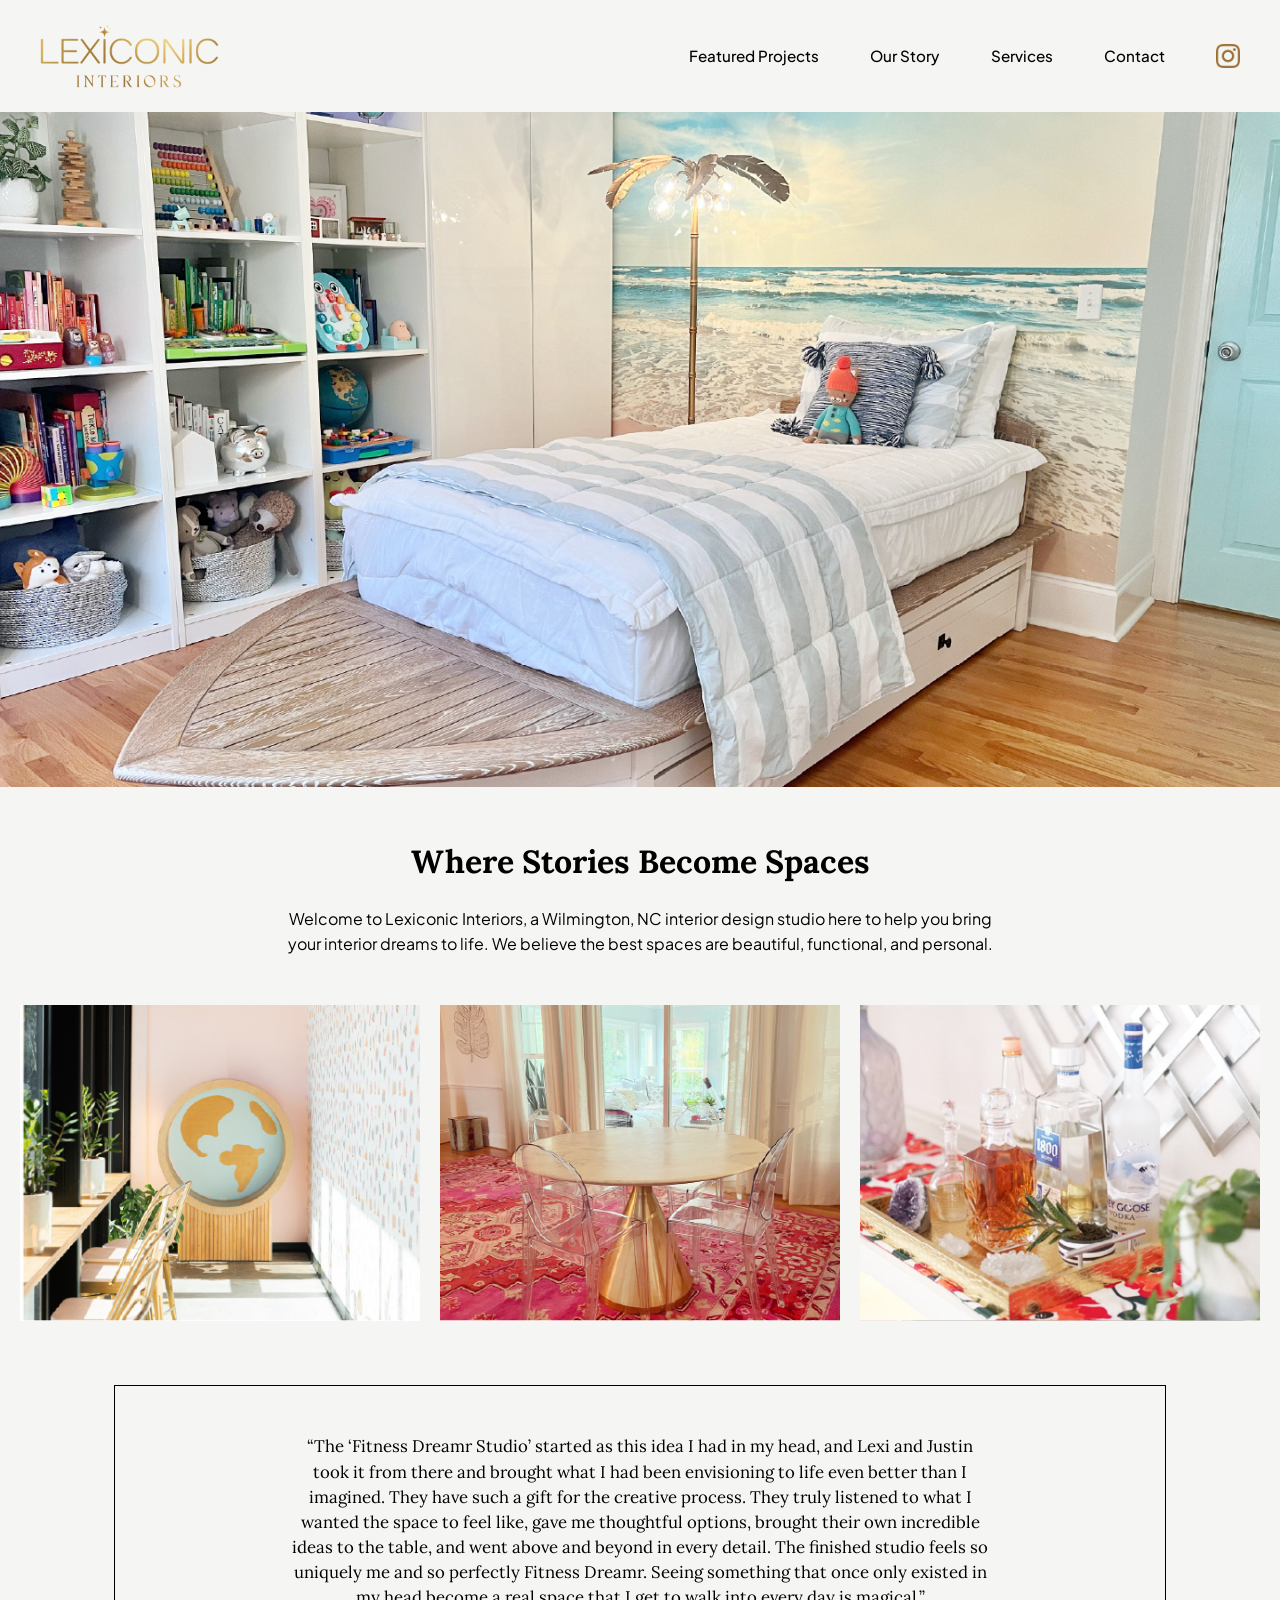
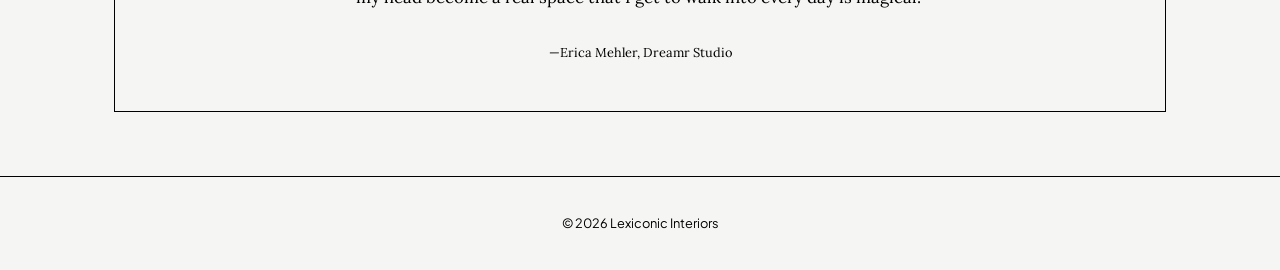
==== commit 742812f8: "Update index.html" ====
--- a/index.html
+++ b/index.html
@@ -35,7 +35,7 @@
 
   <section class="intro">
     <h1>Where Stories Become Spaces</h1>
-    <p>Welcome to Lexiconic Interiors, a Wilmington, NC interior design studio here to help you bring your interior dreams to life. We believe the best spaces are beautiful, functional, and personal. Designed around the way you live, the things you love, and the way you want to feel.</p>
+    <p>Welcome to Lexiconic Interiors, a Wilmington, NC interior design studio here to help you bring your interior dreams to life. We believe the best spaces are beautiful, functional, and personal.</p>
   </section>
 
   <ul class="tiles">
--- a/css/styles.css
+++ b/css/styles.css
@@ -326,7 +326,7 @@
 
 .project h2 {
   font-size: clamp(1.4rem, 2.6vw, 1.7rem);
-  margin-bottom: 1rem;
+  margin-bottom: 50px;
 }
 
 .project h2 .version {
@@ -411,6 +411,98 @@
   border-radius: 50%;
   background: var(--bg);
   box-shadow: 0 0 0 1px var(--line);
+}
+
+/* ---------- Clickable project photos + popup ---------- */
+
+.carousel-track a {
+  position: relative;
+  display: block;
+  cursor: zoom-in;
+}
+
+.carousel-track a:focus-visible {
+  outline: none;
+}
+
+/* Two-tone ring (white + black) so keyboard focus shows on any photo */
+.carousel-track a:focus-visible::after {
+  content: "";
+  position: absolute;
+  inset: 0;
+  border: 3px solid #fff;
+  box-shadow: inset 0 0 0 2px #000;
+  pointer-events: none;
+}
+
+html.lightbox-open {
+  overflow: hidden;
+}
+
+.lightbox {
+  width: 100%;
+  height: 100%;
+  max-width: none;
+  max-height: none;
+  margin: 0;
+  padding: 0;
+  border: 0;
+  background: transparent;
+  color: #fff;
+}
+
+.lightbox[open] {
+  display: flex;
+  align-items: center;
+  justify-content: center;
+}
+
+.lightbox::backdrop {
+  background: rgba(0, 0, 0, 0.88);
+}
+
+.lightbox img {
+  display: block;
+  width: auto;
+  height: auto;
+  max-width: min(94vw, 1600px);
+  max-height: 88vh;
+  object-fit: contain;
+}
+
+.lightbox img.is-loading {
+  opacity: 0;
+}
+
+.lightbox-close {
+  position: absolute;
+  top: max(1rem, env(safe-area-inset-top));
+  right: max(1rem, env(safe-area-inset-right));
+  width: 2.75rem;
+  height: 2.75rem;
+  display: grid;
+  place-items: center;
+  padding: 0;
+  border: 0;
+  border-radius: 50%;
+  background: rgba(0, 0, 0, 0.6);
+  color: #fff;
+  cursor: pointer;
+}
+
+.lightbox-close:hover {
+  background: #000;
+}
+
+.lightbox-close:focus-visible {
+  outline: 2px solid #fff;
+  outline-offset: 2px;
+}
+
+@media (prefers-reduced-motion: no-preference) {
+  .lightbox img {
+    transition: opacity 0.15s ease;
+  }
 }
 
 /* ---------- Two-column pages (Contact, Services) ---------- */
@@ -521,9 +613,42 @@
 /* ---------- Small screens ---------- */
 
 @media (max-width: 760px) {
+  /* Keep the desktop look: logo on the left, links on the right.
+     The links wrap onto a second right-aligned line when space runs out. */
   .header-inner {
-    flex-direction: column;
-    align-items: flex-start;
+    flex-wrap: nowrap;
+    gap: 0.75rem;
+    padding-top: 1rem;
+    padding-bottom: 1rem;
+  }
+
+  .logo {
+    flex: 0 0 auto;
+  }
+
+  .logo img {
+    width: clamp(92px, 26vw, 130px);
+  }
+
+  .site-header nav {
+    flex: 1 1 auto;
+    min-width: 0;
+  }
+
+  .site-header nav ul {
+    justify-content: flex-end;
+    gap: 0.1rem 0.875rem;
+    text-align: right;
+  }
+
+  .site-header nav a {
+    padding: 0.45rem 0;
+    font-size: 0.875rem;
+  }
+
+  .site-header .insta a {
+    padding: 0.35rem;
+    margin: -0.35rem -0.35rem -0.35rem 0;
   }
 
   .tiles {
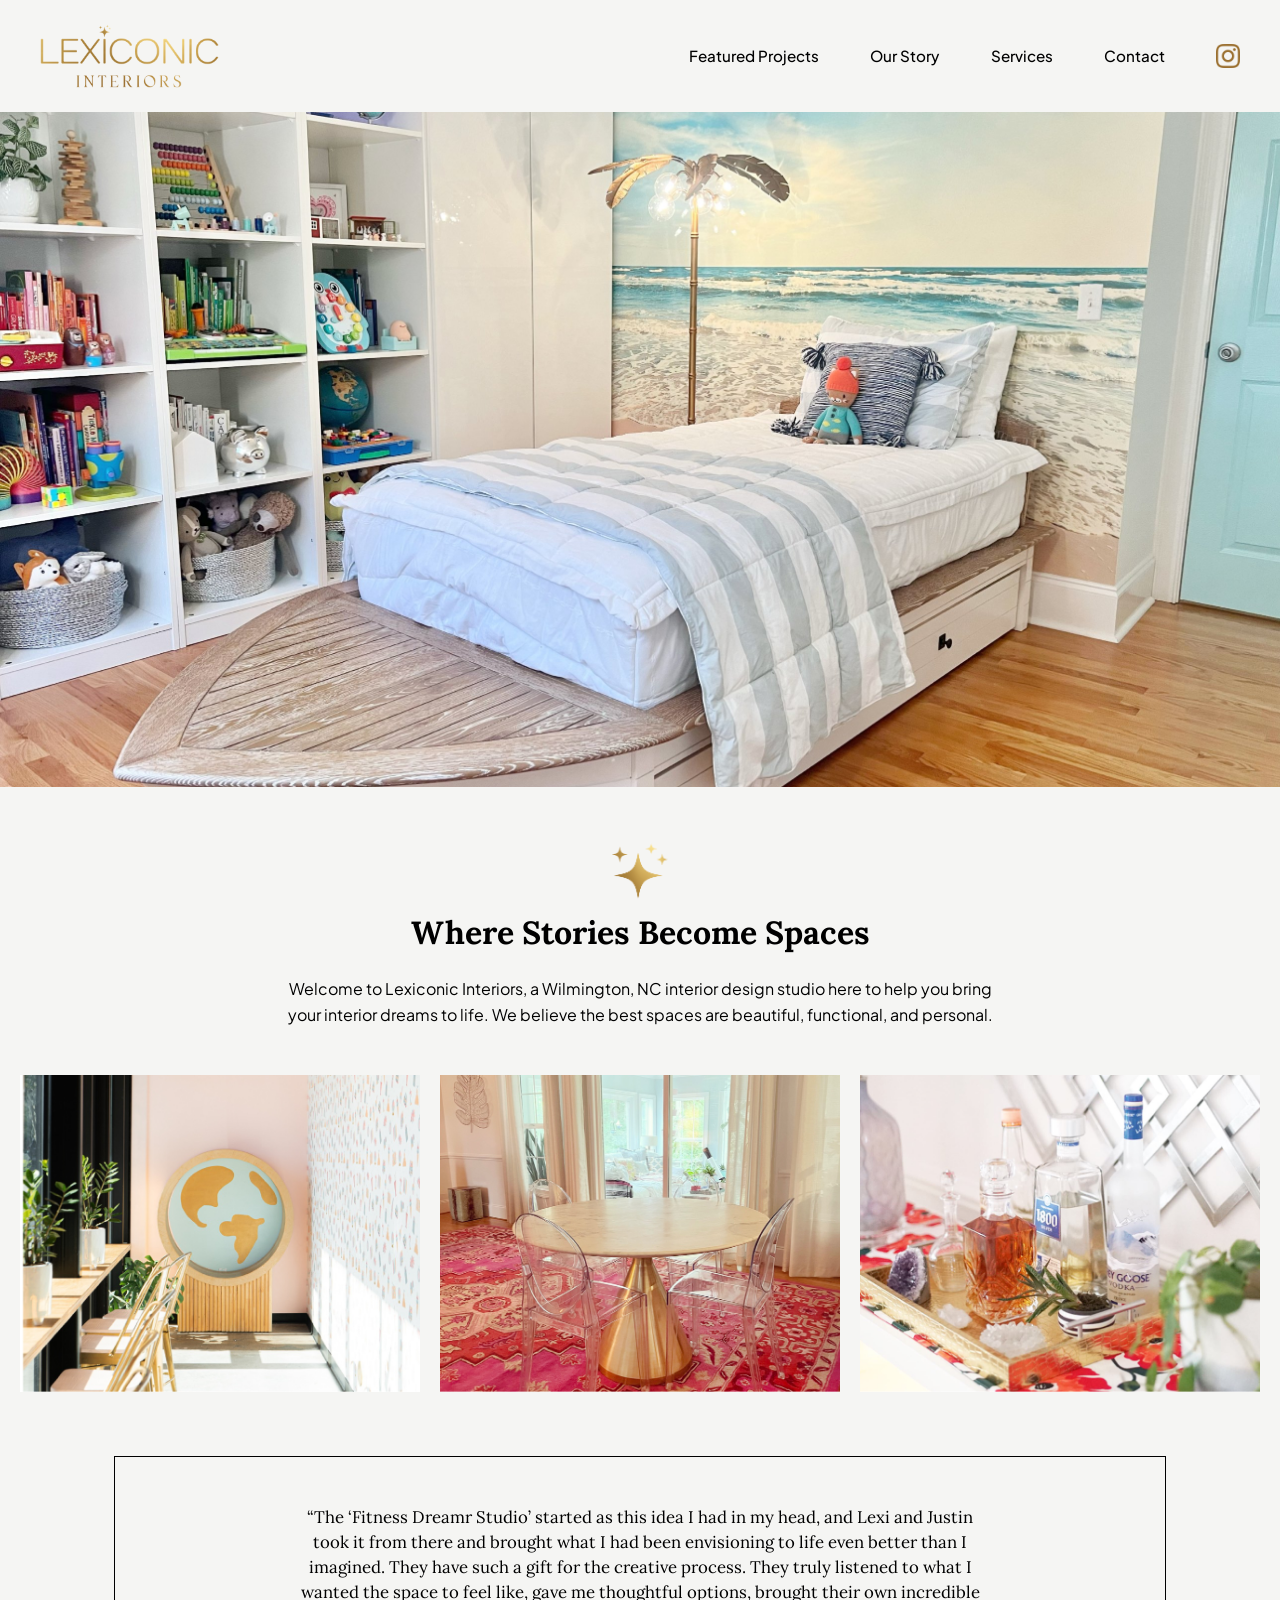
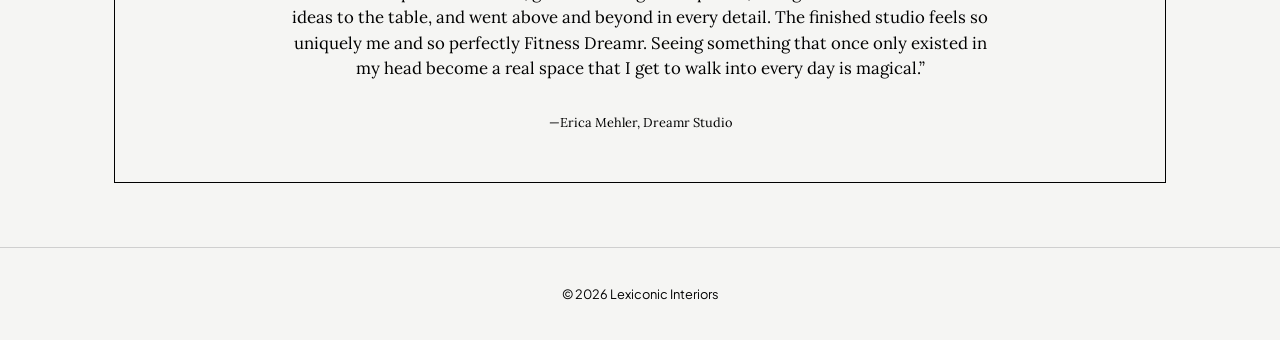
==== commit e58dfa34: "Add stars and a working contact form" ====
--- a/index.html
+++ b/index.html
@@ -17,15 +17,18 @@
 <header class="site-header">
   <div class="header-inner">
     <a class="logo" href="index.html"><img src="images/lexiconic-logo.png" alt="Lexiconic Interiors, home" width="180" height="65"></a>
-    <nav aria-label="Main">
-      <ul>
-        <li><a href="featured-projects.html">Featured Projects</a></li>
-        <li><a href="our-story.html">Our Story</a></li>
-        <li><a href="services.html">Services</a></li>
-        <li><a href="contact.html">Contact</a></li>
-        <li class="insta"><a href="https://www.instagram.com/lexiconicinteriors/" target="_blank" rel="noopener"><img src="instagram-gold.png" alt="" width="24" height="24"><span class="visually-hidden">Instagram (opens in a new tab)</span></a></li>
-      </ul>
-    </nav>
+    <div class="header-right">
+      <nav aria-label="Main" id="site-menu">
+        <ul>
+          <li><a href="featured-projects.html">Featured Projects</a></li>
+          <li><a href="our-story.html">Our Story</a></li>
+          <li><a href="services.html">Services</a></li>
+          <li><a href="contact.html">Contact</a></li>
+        </ul>
+      </nav>
+      <a class="insta-link" href="https://www.instagram.com/lexiconicinteriors/" target="_blank" rel="noopener"><img src="instagram-gold.png" alt="" width="24" height="24"><span class="visually-hidden">Instagram (opens in a new tab)</span></a>
+      <button class="menu-toggle" type="button" aria-expanded="false" aria-controls="site-menu" aria-label="Menu"><svg class="icon-open" width="24" height="24" viewBox="0 0 24 24" aria-hidden="true" focusable="false"><path d="M3 6h18M3 12h18M3 18h18" fill="none" stroke="currentColor" stroke-width="1.75" stroke-linecap="round"/></svg><svg class="icon-close" width="24" height="24" viewBox="0 0 24 24" aria-hidden="true" focusable="false"><path d="M5 5l14 14M19 5L5 19" fill="none" stroke="currentColor" stroke-width="1.75" stroke-linecap="round"/></svg></button>
+    </div>
   </div>
 </header>
 
@@ -34,6 +37,7 @@
   <img class="hero" src="images/home-hero.jpg" width="1628" height="1102" alt="A big-kid bedroom with a boat-shaped bed, a beach mural, a palm tree floor lamp, and a wall of toy shelves">
 
   <section class="intro">
+    <img class="intro-stars" src="images/stars.png" alt="" width="119" height="121">
     <h1>Where Stories Become Spaces</h1>
     <p>Welcome to Lexiconic Interiors, a Wilmington, NC interior design studio here to help you bring your interior dreams to life. We believe the best spaces are beautiful, functional, and personal.</p>
   </section>
@@ -60,5 +64,6 @@
   <p>&copy; 2026 Lexiconic Interiors</p>
 </footer>
 
+<script src="js/main.js" defer></script>
 </body>
 </html>
--- a/css/styles.css
+++ b/css/styles.css
@@ -8,6 +8,7 @@
   --ink: #000;
   --muted: #6b6b6b;
   --line: #000;
+  --rule: #cfcfcf; /* thin gray divider lines (header, footer, project sections) */
   --serif: "Lora", Georgia, "Times New Roman", serif;
   --sans: "Plus Jakarta Sans", system-ui, -apple-system, "Segoe UI", sans-serif;
   --page-max: 1280px;
@@ -96,11 +97,13 @@
 /* ---------- Header ---------- */
 
 .site-header {
+  position: relative;
+  z-index: 10;
   background: var(--bg);
 }
 
 .site-header.is-ruled {
-  border-bottom: 1px solid var(--line);
+  border-bottom: 1px solid var(--rule);
 }
 
 .header-inner {
@@ -120,6 +123,12 @@
   height: auto;
 }
 
+.header-right {
+  display: flex;
+  align-items: center;
+  gap: clamp(1.25rem, 4vw, 3.5rem);
+}
+
 .site-header nav ul {
   display: flex;
   align-items: center;
@@ -143,22 +152,47 @@
   border-bottom-color: var(--ink);
 }
 
-.site-header .insta a {
-  display: block;
-  padding: 0;
-  border-bottom: 0;
-}
-
-.site-header .insta img {
+.site-header .insta-link {
+  display: block;
+  flex: 0 0 auto;
+}
+
+.site-header .insta-link img {
   display: block;
   width: 24px;
   height: 24px;
 }
 
+/* Menu button: only shown on phones */
+.menu-toggle {
+  display: none;
+  place-items: center;
+  width: 2.75rem;
+  height: 2.75rem;
+  padding: 0;
+  border: 0;
+  background: transparent;
+  color: var(--ink);
+  cursor: pointer;
+}
+
+.menu-toggle svg {
+  display: block;
+}
+
+.menu-toggle .icon-close,
+.menu-toggle[aria-expanded="true"] .icon-open {
+  display: none;
+}
+
+.menu-toggle[aria-expanded="true"] .icon-close {
+  display: block;
+}
+
 /* ---------- Footer ---------- */
 
 .site-footer {
-  border-top: 1px solid var(--line);
+  border-top: 1px solid var(--rule);
   padding: 2.25rem 1.5rem;
   text-align: center;
   font-size: 0.8rem;
@@ -179,14 +213,23 @@
 }
 
 .intro {
+  /* The stars scale with the heading, so they stay in proportion at every screen size */
+  --intro-heading: clamp(1.6rem, 3vw, 2rem);
   max-width: 780px;
   margin: 0 auto;
   padding: 3.5rem 1.5rem 3rem;
   text-align: center;
 }
 
+.intro-stars {
+  display: block;
+  width: auto;
+  height: calc(var(--intro-heading) * 1.75);
+  margin: 0 auto calc(var(--intro-heading) * 0.45);
+}
+
 .intro h1 {
-  font-size: clamp(1.6rem, 3vw, 2rem);
+  font-size: var(--intro-heading);
   margin-bottom: 1.5rem;
 }
 
@@ -245,8 +288,8 @@
 /* ---------- Our Story ---------- */
 
 .quote-band {
-  border-bottom: 1px solid var(--line);
-  padding: 2rem 1.5rem;
+  border-bottom: 1px solid var(--rule);
+  padding: 3.25rem 1.5rem;
   text-align: center;
 }
 
@@ -314,8 +357,14 @@
 /* ---------- Featured Projects ---------- */
 
 .project {
-  border-top: 1px solid var(--line);
+  border-top: 1px solid var(--rule);
   padding: 1.5rem 0 1.75rem;
+}
+
+/* The header already draws a line right above the first project,
+   so skip this one to avoid a doubled (thicker) line. */
+.project:first-of-type {
+  border-top: 0;
 }
 
 .project-inner {
@@ -403,14 +452,17 @@
   visibility: visible;
 }
 
+/* Left arrow: same chevron as the right arrow, on a page-colored circle so it
+   stays readable over the photos. z-index keeps it above the clickable photos. */
 .carousel-btn.prev {
   position: absolute;
-  left: 0.25rem;
+  left: 0.5rem;
   top: 50%;
+  z-index: 2;
   transform: translateY(-50%);
   border-radius: 50%;
   background: var(--bg);
-  box-shadow: 0 0 0 1px var(--line);
+  box-shadow: 0 1px 6px rgba(0, 0, 0, 0.28);
 }
 
 /* ---------- Clickable project photos + popup ---------- */
@@ -507,6 +559,18 @@
 
 /* ---------- Two-column pages (Contact, Services) ---------- */
 
+/* On tall windows the footer stays at the bottom, so the leftover space is
+   split above and below the content instead of all landing under it. */
+main:has(> .split) {
+  display: flex;
+  flex-direction: column;
+}
+
+main:has(> .split) > .split {
+  width: 100%;
+  margin-block: auto;
+}
+
 .split {
   display: grid;
   gap: clamp(1.5rem, 3vw, 2.5rem);
@@ -610,16 +674,39 @@
   font-size: 0.9rem;
 }
 
+.form-status.is-error {
+  color: #9b1c1c;
+}
+
+.form-status a {
+  color: inherit;
+}
+
+.button[disabled] {
+  opacity: 0.6;
+  cursor: default;
+}
+
+.button[disabled]:hover {
+  background: transparent;
+  color: var(--ink);
+}
+
+/* Hidden spam trap: real visitors never see or fill this in */
+.hp {
+  display: none;
+}
+
 /* ---------- Small screens ---------- */
 
 @media (max-width: 760px) {
-  /* Keep the desktop look: logo on the left, links on the right.
-     The links wrap onto a second right-aligned line when space runs out. */
+  /* Logo on the left; Instagram + menu button on the right.
+     The links live in a dropdown that the menu button opens. */
   .header-inner {
     flex-wrap: nowrap;
     gap: 0.75rem;
-    padding-top: 1rem;
-    padding-bottom: 1rem;
+    padding-top: 0.75rem;
+    padding-bottom: 0.75rem;
   }
 
   .logo {
@@ -627,28 +714,59 @@
   }
 
   .logo img {
-    width: clamp(92px, 26vw, 130px);
+    width: clamp(100px, 28vw, 140px);
+  }
+
+  .header-right {
+    gap: 0;
+    margin-left: auto;
+  }
+
+  .site-header .insta-link {
+    padding: 0.6rem;
+  }
+
+  .menu-toggle {
+    display: grid;
+    margin-right: -0.5rem;
   }
 
   .site-header nav {
-    flex: 1 1 auto;
-    min-width: 0;
+    display: none;
+    position: absolute;
+    top: 100%;
+    left: 0;
+    right: 0;
+    background: var(--bg);
+    border-top: 1px solid var(--rule);
+    border-bottom: 1px solid var(--rule);
+    box-shadow: 0 14px 24px -14px rgba(0, 0, 0, 0.2);
+  }
+
+  .site-header.menu-open nav {
+    display: block;
   }
 
   .site-header nav ul {
-    justify-content: flex-end;
-    gap: 0.1rem 0.875rem;
-    text-align: right;
+    flex-direction: column;
+    align-items: stretch;
+    flex-wrap: nowrap;
+    gap: 0;
+  }
+
+  .site-header nav li + li {
+    border-top: 1px solid var(--rule);
   }
 
   .site-header nav a {
-    padding: 0.45rem 0;
-    font-size: 0.875rem;
-  }
-
-  .site-header .insta a {
-    padding: 0.35rem;
-    margin: -0.35rem -0.35rem -0.35rem 0;
+    display: block;
+    padding: 1rem var(--gutter);
+    font-size: 1rem;
+    border-bottom: 0;
+  }
+
+  .site-header nav a[aria-current="page"] {
+    font-weight: 600;
   }
 
   .tiles {
@@ -674,9 +792,15 @@
     grid-template-columns: 1fr;
   }
 
+  /* Show the whole Contact photo (it is a tall portrait), not a cropped band */
   .split.contact figure {
     min-height: 0;
-    aspect-ratio: 4 / 3;
+    max-width: 440px;
+    margin: 0 auto;
+  }
+
+  .split.contact figure img {
+    height: auto;
   }
 
   .split.services figure {
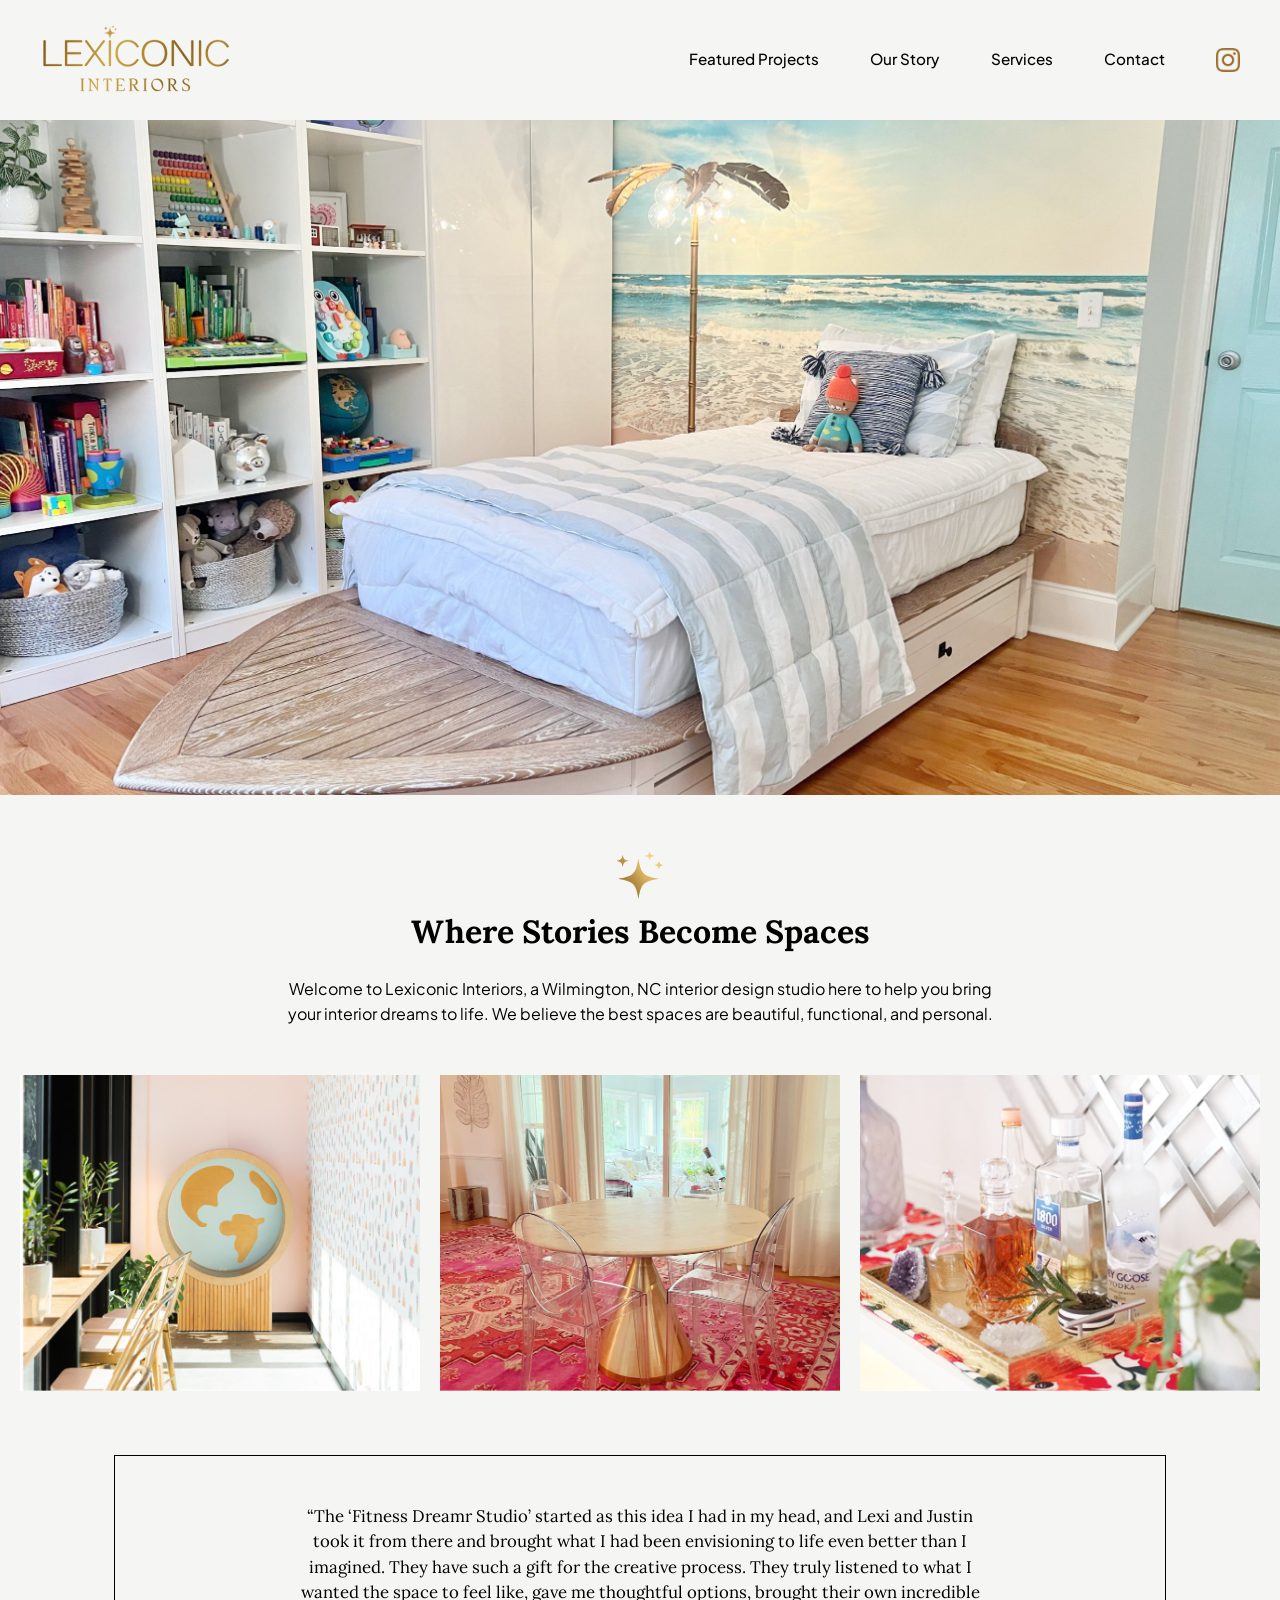
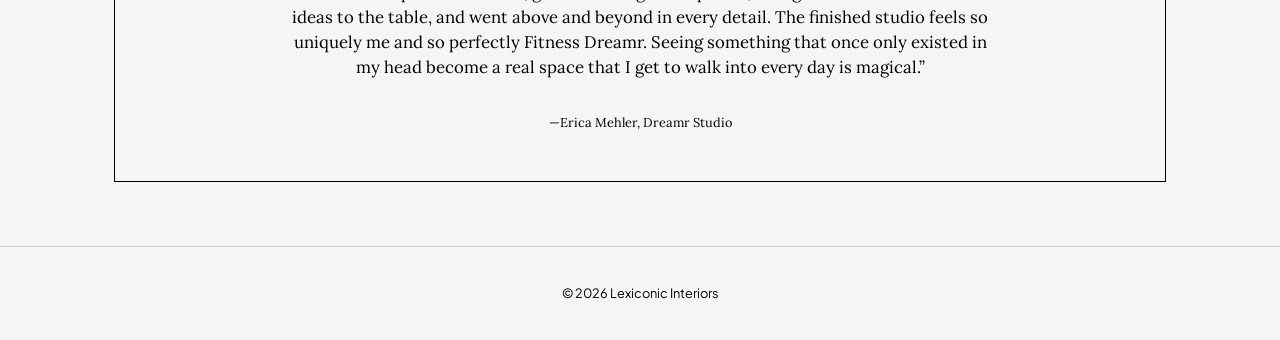
==== commit bbc210f2: "Slightly smaller logo, nudged up 2px" ====
--- a/index.html
+++ b/index.html
@@ -16,7 +16,7 @@
 
 <header class="site-header">
   <div class="header-inner">
-    <a class="logo" href="index.html"><img src="images/lexiconic-logo.png" alt="Lexiconic Interiors, home" width="180" height="65"></a>
+    <a class="logo" href="index.html"><img src="images/lexiconic-logo.svg" alt="Lexiconic Interiors, home" width="251" height="94"></a>
     <div class="header-right">
       <nav aria-label="Main" id="site-menu">
         <ul>
@@ -37,7 +37,7 @@
   <img class="hero" src="images/home-hero.jpg" width="1628" height="1102" alt="A big-kid bedroom with a boat-shaped bed, a beach mural, a palm tree floor lamp, and a wall of toy shelves">
 
   <section class="intro">
-    <img class="intro-stars" src="images/stars.png" alt="" width="119" height="121">
+    <img class="intro-stars" src="images/stars.svg" alt="" width="100" height="102">
     <h1>Where Stories Become Spaces</h1>
     <p>Welcome to Lexiconic Interiors, a Wilmington, NC interior design studio here to help you bring your interior dreams to life. We believe the best spaces are beautiful, functional, and personal.</p>
   </section>
--- a/css/styles.css
+++ b/css/styles.css
@@ -119,7 +119,9 @@
 
 .logo img {
   display: block;
-  width: clamp(120px, 14vw, 180px);
+  position: relative;
+  top: -2px; /* nudged up so the logo looks centered in the header */
+  width: clamp(140px, 15vw, 196px);
   height: auto;
 }
 
@@ -224,7 +226,7 @@
 .intro-stars {
   display: block;
   width: auto;
-  height: calc(var(--intro-heading) * 1.75);
+  height: calc(var(--intro-heading) * 1.5);
   margin: 0 auto calc(var(--intro-heading) * 0.45);
 }
 
@@ -388,6 +390,20 @@
   max-width: 120ch;
   margin: 1rem 0 0;
   font-size: 0.95rem;
+}
+
+.project p.project-link {
+  margin-top: 0.6rem;
+}
+
+.project-link a {
+  text-decoration: underline;
+  text-decoration-thickness: 1px;
+  text-underline-offset: 3px;
+}
+
+.project-link a:hover {
+  text-decoration-thickness: 2px;
 }
 
 .project .coming-soon {
@@ -714,7 +730,7 @@
   }
 
   .logo img {
-    width: clamp(100px, 28vw, 140px);
+    width: clamp(106px, 30vw, 146px);
   }
 
   .header-right {
